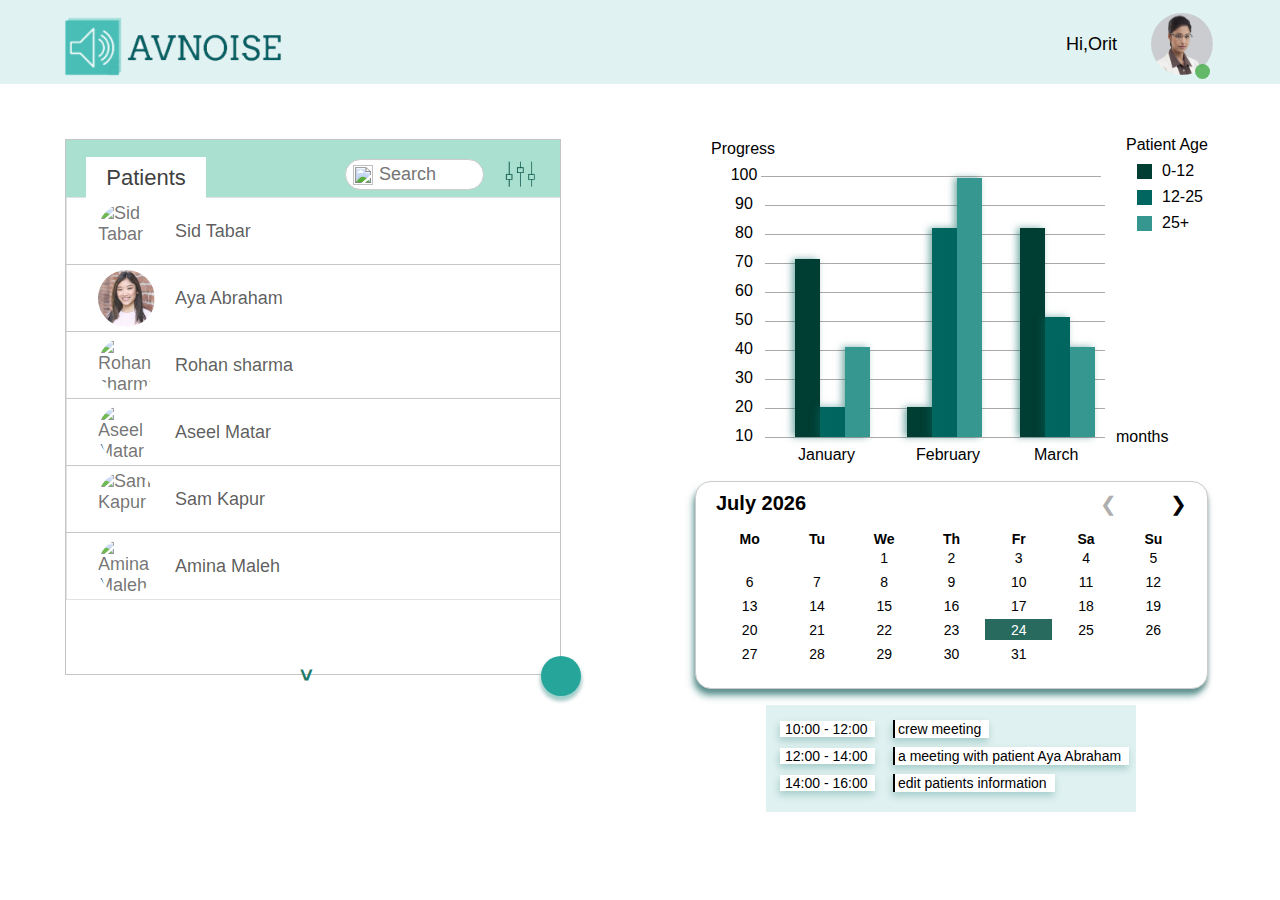
==== index.html @ b3bb9a15 "add a link to the other page using a" ====
<!DOCTYPE html>
<html lang="en">
<head>
	<meta charset="UTF-8">
<meta name="viewport" content="width=device-width, initial-scale=1.0">
  <title>test</title>
  <link rel="stylesheet" href="CSS/style.css" />
  <script src="JS/script.js" type="text/javascript"></script>
  <link rel="stylesheet" href="https://cdnjs.cloudflare.com/ajax/libs/font-awesome/6.5.2/css/all.min.css" integrity="sha512-SnH5WK+bZxgPHs44uWIX+LLJAJ9/2PkPKZ5QiAj6Ta86w+fsb2TkcmfRyVX3pBnMFcV7oQPJkl9QevSCWr3W6A==" crossorigin="anonymous" referrerpolicy="no-referrer" />


</head>

<body>
    
       <header>
        <div class="logo ">
            <img src="images/logo photo.png" alt="logo" >
         </div>
         <div class="profile">
            <div class="profile-text">Hi,Orit</div>
            <div class="profile-pic-wrapper">
			    <img src="images/profail pic.png" class="profile-pic">
            <span class="status-dot"></span>
         </div>
        </div>
       </header>
    <main>
		<section id="left_side">
       <div class="patients-container">
		<div class="white_back" id="white_back">
			<div class="title_green_box">
				<div class="pationes_title">Patients</div>
				<div class="search-bar">
					<img src="https://cdn2.iconfinder.com/data/icons/asic/50/.svg-5-1024.png">
					<input type="text" class="form-control" placeholder="Search">
				</div>
				<img src="images/edit-order-icon.png" class="change-order-icon">
			</div>
			<div id="patione" >
			<div id="result" ></div>
		    </div>
		</div>
		<div class="point-down-icon">&gt;</div>
		<a href="patione_form.html" >
		<i class="fas fa-plus icon"id="plus-cyrcle"></i>
	    </a>
	</div>
</section>
<section id="right_side">
	<div class="diagram-container">
		
		<div class="diagram">
			
			<div class="y-axis"></div>
			<div class="x-axis">
				<div class="results"></div>
				<div class="months"></div>
			</div>
			<div class="patient-age">
				<div class="age-container"></div>
			</div>
		</div>
	</div>

	<div class="calendar-container">
        <div class="calendar-header">
            <span class="month-year"></span>
            <span class="prev">&#10094;</span>
            <span class="next">&#10095;</span>
        </div>

		<div class="calendar-body">
            <div class="calendar-weekdays" id="weekday-header"></div>
            <div class="calendar-dates" id="calendar-dates"></div>
        </div>
	</div>
	<div class="activity_container">
		<div id="activity"></div>
	</div>
</section>
</main>
	 <footer>
		<i class="fa-solid fa-circle-question fa-xl"></i>
		<i class="fa-solid fa-gear fa-xl"></i>
	 </footer>
</body>
</html>
---- CSS/style.css ----
* {
    margin: 0;
    padding: 0;
}

header, main, footer, nav, aside, section, div  {
    display: block;
    font-family: Istok web, sans-serif;

}
  

@media screen and(min-width:768px){
   
   main {
    flex-direction: row;
    }

    .diagram-container {
        margin-left: 65px;
    }
}

header{
    display: flex;
    justify-content: space-between; 
    background-color:#E0F2F1;
    width: 100%;
    height: 84px;
}


body {
 
    font-family: 'Istok Web', sans-serif;
    background-color: white;
    min-height: 100vh;
    margin: 0;
  }
  
footer{
    margin-left: 65px;
    margin-top:-23px ;
}
footer i{
    width: 25px;
    height: 25px;
    margin-right: 6px;
    color: #598b83;
}

header .logo img {
    width:275.17px;
    height: 140px;
    flex-shrink: 0;
    top: -26px;
    left: 47px; 
    position: relative;
}



.profile {
    display: flex;
}

.profile-text {
    margin-right: 20px;
    font-size: 18px;
    font-family: Istok web, sans-serif;
    font-display: center;
    margin-right: 34px;
    top:34px;
    position: relative;
}

.profile-pic {
    width: 62px;
    height: 62px;
    border-radius: 50px;
    top:13px ;
    margin-right: 67px;
    position: relative;
}
.profile-pic-wrapper {
    position: relative;
    display: inline-block;
}
.status-dot {
    position: absolute;
    bottom: 5px;
    left:44px;
    width: 15px;
    height: 15px;
    background-color: #4CAF50 ; /* Green color to indicate online status */
    border-radius: 50%;
    opacity: 0.85;
}



main{
    display: flex;
    flex-wrap: wrap;
}

main #left_side{
    margin-right: 95px;
}


.patients-container {
    margin-right: 35px;
    left: 65px;
    flex-grow: 1;
    flex-basis: 200;
    position: relative;
}



.white_back{
    width: 496px;
    height: 536px;
    border-color:#004D40;
    border: 1px solid rgba(63, 63, 63, 0.3); 
    box-sizing: border-box;
    top:55px;
    font-family: Istok web, sans-serif;
    overflow: hidden;
    position: relative;
}

.title_green_box{
    width: 496px;
    height: 57px;
    background-color: rgba(170, 224, 208, 1);
    display: flex;
    position: relative;
}
.search-bar {
    display: flex;
    align-items: center;
    border: 1px solid #ccc;
    border-radius: 90px;
    padding-left:7px;
    background-color: #fff;
    width: 130px;
    height: 29px;
    left:159px;
    top:19px;
    position: relative;
}
.search-bar input {
    border: none;
    outline: none;
    box-shadow: none;
    background-color:#ffffff00;
    margin-left: 6px;
    flex-grow: 1;
    font-size: 18px;
    font-family: Istok web, sans-serif;

}

.search-bar img{
    width: 20px;
    height: 20px;
   
    color: #2E7067;
}

.change-order-icon{
    width: 46px;
    height: 36px;
    top: 16px;
    left: 173px;
    position: relative;
}

.point-down-icon {
    display: inline-block;
    transform: rotate(90deg);
    color: #1E7A6A;
    font-weight: bold;
    font-size:22px;
    top:42px;
    left: 235px;
    position: relative;
}


.pationes_title{
    background-color: #ffffff;
    width: 120px;
    height: 42px;
    font-size:22px;
    left: 20px;
    top: 17px;
    display: flex;
    justify-content: center;
    align-items: center;
    color: #3f3f3f ;
    position: relative;
}

#patione {
    display: flex;
    flex-direction: column;
    width: 100%; 
    padding: 0;
    margin: 0;
  }
  
   

  #patione img {
    width: 57px;
    height: 57px;
    opacity: 0.85;
    border-radius: 50%;
    margin-top: 5px;
    margin-bottom: 4px;
    margin-right: 20px;
    margin-left: 31px;
    position: relative;
  }

  #patione ul {
    list-style-type: none;
    padding-left:0px;
  }
  
  #patione li {
    border-color: #3f3f3f49;
    border: 1px solid rgba(63, 63, 63, 0.155); /* Adjust the opacity for less prominence */
    box-sizing: border-box;
    width: 496px;
 
    display: flex;
    margin-bottom: -1px;
    align-items: center;
    font-size: 18px;
    color: rgba(0, 0, 0, 0.65);
  }


#plus-cyrcle{
    width: 40px;
    height: 40px;
    border-radius: 50%;
    background-color:rgba(38, 166, 154, 1);
    box-shadow: 0px 4px 4px rgba(147, 211, 205, 0.9), 0px 4px 4px #00000040;
    top:10px;
    margin-left:476px ;
    display: flex;
    align-items: center;
    justify-content: center;
    font-size:20px ;
    color: #ffffff;
    position: relative;
}

main #right_side{
    position: relative;
}
.diagram-container{
    display: flex;
    flex-grow: 1;
    flex-basis: 200;
    padding-bottom:80px;
    top:90px;
    left:45px;
    position: relative;
    align-content: flex-end;
}
 .diagram {
    display: flex;
    align-content: flex-end;
    align-items: flex-end;
    height:300px; 
    width: 100%;
    margin: 0px;
    position: relative;
}

.y-axis {
    display: flex;
    flex-direction: column;
    align-items: center;
    margin-right: 0px;
}

.y-axis-number {
    text-align: center;
    margin-bottom: 11px;
}

.y-axis-line {
    display: flex;
    align-items: center;
    position: relative;
    left: 10px;
}

.y-axis-line::before {
    content: '';
    height: 1px;
    width: 340px;
    background: #ADA9A9;
    position: absolute;
    margin-left:30px;
    top:10px;
}

.y-title {
    align-items: center;
    left: 20px;
    padding-bottom: 8px;
    width: 86px;
    height: 18px;
    font-size: 16px;
    color: #000;
    position: relative;
}

.x-axis {
  
    display: flex;
    flex-direction: column;
    font-size: 16px;
     position:relative;
    
    color: black;
}

.months {
    display: flex;
    justify-content:space-evenly;
    margin-top: 9px;
    position: relative;
    
}

.month {
    width: 70px;
    height: 19px;
    justify-content:space-evenly;
    align-items: center;
    font-size: 16px;
    font-family: Istok web, sans-serif;
    left: -27px;
    top:-9px;
    position: relative;
}

.results {
    width: 375px;
    display: flex;
    justify-content:space-evenly;
    align-items: flex-end;
    padding-left: 27px;
   
}

.month-results {
    display: flex;
    flex-direction: row;
    align-items: flex-end;
    justify-content: center;
    left: -47px;
    top:-9px;
    position: relative;
}

.result {
    width: 25px;
    display: flex;
    align-items: flex-end;
    justify-content: center;
    position: relative;
    max-height:340px;
    overflow: hidden;
    box-shadow: -3px 0 7px #00665f83;
}

.result::after {
    content: attr(data-value);
    position: relative;
    font-size: 12px;
}

.x-title {
    width: 86px;
    height: 18px;
    font-size: 16px;
    left: 425px;
    top:-28px;
    color: #000;
    position: relative;
}

.patient-age {
    
    top:-46px;
    left:435px;
    width: 96px;
    position: absolute;
}

.age-container {
    display: flex;
    align-items: center;
    margin-top: 8px; 
    margin-left: 11px;
}

.age-box {
    width: 15px;
    height: 15px;
    margin-right: 10px; 
}

.text-age {
    font-size: 16px; 
    color: #000;
}



.calendar-container {    
    top:17px;
    left: 49px;
    width: 471px;
    height: 176px;
    padding: 20px;
    padding-top: 10.498px;
    flex-shrink: 0;
    border-radius: 16px;
    border: 1px ridge #cbcbcb;
    background-color: rgb(255, 255, 255);
    box-shadow: -2px 7px 7px #00665f83, 0px 4px 4px #00000040;
    overflow: hidden; /* Prevents overflow */
    
    position: relative;
}

.calendar-header {
    display: flex;
    justify-content: space-between;
    font-size: 20px;
    margin-bottom: 15px;
    position: relative;
}

.prev{
    margin-left: 384.42px;
    color: #AFAFAF;
    position: absolute;
}

.prev, .next {
    cursor: pointer;
}

.calendar-body {
    display: flex;
    flex-direction: column;
}

.calendar-weekdays {
    display: flex;
    justify-content: space-between;
    font-weight: bold;
    margin-bottom: 0px;
    font-size: 14px;
}

.calendar-weekdays div {
    width: calc(100% / 7);
    text-align: center;
}

.calendar-dates {
    display: flex;
    flex-wrap: wrap;
    height: calc(100% - 50px); 
    font-size: 14px;
}

.current-date {
    background-color: #296A5F;
    color: #fff;
}
.month-year{
    font-size: 20px;
    font-weight: bold;
}


.date-cell, .empty-cell {
    width: calc(100% / 7); 
    height: 21px;
    display: flex;
    justify-content: center;
    align-items: center;
    margin-bottom: 3px;
}

.date-cell {
    cursor: pointer;
}

.date-cell:hover {
    background-color: #e0e0e0;
}



.activity_container{
    width:370px;
    height: 107px;
    border: 0px;
    background-color: #DFF1F0;
    display: flex;
    justify-content: center;
    top: 33px;
    left: 120px;
    margin-bottom: 43px;

    position: relative;
}

#activity {
    display: flex;
    flex-direction: column;
    width: 100%; 
    left:14px ;
    top:15px;
    bottom: 15px;
    padding: 0;
    margin: 0;
    position: relative;
  }

.time_text{
    width: 90px;
    background-color: white;
    justify-content: center;
    box-shadow: -1px 4px 7px hsla(176, 100%, 20%, 0.25);
    align-items: center;
    font-size:14px;
    color: #000;
    margin-right: 18px;
    
    padding-left: 5px;
 

}

.active_text{
    max-width: 240px;

    background-color: white;
    padding: 1px;
    padding-left: 3px;
    padding-right: 8px;
    border-left: 2px solid rgb(0, 0, 0);
    box-shadow: -1px 4px 7px hsla(176, 100%, 20%, 0.25);
    font-size: 14px;
}

   
  #activity ul {
    list-style-type: none;


    
  }
  
  #activity li {
    display: flex;  
    align-items: center; 
 
    margin-bottom: 9px;
}

.mb-3 .red_start{
    color: #F55549;
    margin-top: -8px;
    margin-left: 3px;
    position: absolute;
    font-size: 16px;
}
.mb-3 label{
    font-size: 16px;
    margin-left: 12px;
    margin-top: 0px;
    color: #004D40;
}
.mb-3 input {
    margin-left: 10px;
    margin-top: -5px;   
    width: 133px;
    height: 35px;
    border: 1px solid #bfbfbfd0; 
}
.mb-3 #id{
    width: 185px;
}

#group_form_div{
    display: flex;
    flex-direction: row;
    justify-content: space-between;
    
}

.mb-3 {
    margin-right: 32px;
  }

  .mb-3 select {
    width: 133px;
    height: 35px;
    border: 1px solid #bfbfbfd0;
    font-size: 16px;
    margin-top: -5px;
  }

  .mb-3 #email{
    width:358px;
    height: 32px;
  }
  .mb-3 #Address{
    margin-bottom: 15px;
    position: relative;
  }


form {
    display: flex;
    flex-wrap: wrap;
}


#check{
    width: 20px;
    height: 20px;
    border: 3px solid #598B83;
    margin-right: 10px;
    vertical-align: middle;
    margin-bottom: 5PX;
    color: #598B83;

}

#pinfo{
    display: inline-flex; 
    align-items: center;
    font-size: 18px;
    font-weight: bold;

    color: #598B83;
}

#form_right{
margin-right: 132px;
margin-left: 0px;
}


#buttones{
    width: 358px;
}

#form_right{
    margin-left: 55px;
}

#form_right h3{
    font-size: 16px;
    color: #004D40;
    margin-top: 6px;
    width: 591px;
    max-height: 57px;
}

#optient_radio_cyrcle {
    color: #004D40;
    font-weight: 14px;
    width: 14px;
    height: 14px;
    vertical-align: middle;

}

#optient_radio{
    color: #004D40;
    font-size: 16px;
    width: 349px;
    height: 22px;
    display: inline-flex; 

}

div #optien-5-1{
    margin-bottom: 30px;
}


div #optien-5-2{
    margin-bottom: 0px;
}


div #optien-1 ,#optien-2, #optien-3, #optien-4{
    margin-bottom: 3px;
}

.file-conainer {
    border: 1px solid rgba(44, 102, 93, 0.6);
    border-radius: 6px;
    left: -15px;
    top: -30px;
    width: 569px;
    height: 134px;
    position: relative;
}

.file-header {
    display: flex;
    justify-content: space-between;
    align-items: center;
    padding-bottom: 0.5rem;
}
.file-header #title{
    font-size: 16px;
    color: #2C665D;
    font-weight: bold;
    width: 98px;
    height: 24px;
    align-items: center;
    padding:1px;
    margin-left: 8px;
   position: relative;
}
.file-header div{
    margin-right: 10px;
    margin-top:12px ;
}
.file-body{
    display: flex;
    justify-content: center;
    align-items: center;
}
.file-body i {
   width: 23.96px;
   height: 24.01px;
   color: rgba(44, 102, 93, 0.6);
   font-size: 15px;
   top: 10px;
   position: relative;
}
.icon {
    font-size: 17px;
    color: #2C665D;
}

.btn-done {
    background-color: #2e7d32;
    color:  #1E7A6A;
}

.buttons-done-cancel{
    
    left: 75px;
    top: 674px;
    width: 558px;
    position: absolute;
}
.buttons-done-cancel button{
    width: 110px;
    height: 45px;
    padding: 0px;
    margin-right:132px;
    color: #ffffff;
    background-color: #3C7641;
    font-weight: bold;
    font-size: 20px;
    padding: 3px;
    box-shadow: -1px 4px 7px #ADD2CF;

}

.buttons-done-cancel #done-button:hover{
    color: #ffffff;
    background-color: #70ca78;
}
.buttons-done-cancel  #cancel-button{
    color: #3BA295;
    background-color: #ffffff;
    border: 1px solid #D0D0D0;
}

 #form_left{
 position: absolute;
 left: 64px;
 top:175px
}


 #form_right{
    position: absolute;
    left:477px;
    top:172px
}

#page2{
    position: relative;
    top:687px;
}


.name-container {
    display: flex;
    align-items: center;
}

.name-circle {
    width: 57px;
    height: 57px;
    opacity: 0.85;
    border-radius: 50%;
    margin-top: 5px;
    margin-bottom: 4px;
    margin-right: 20px;
    margin-left: 31px;
    background-color: #296A5F;
    color: white;
    display: flex;
    align-items: center;
    justify-content: center;
    font-size: 20px;
    font-weight: bold;
    margin-right: 10px;
}

.name-text {
    vertical-align: middle;
    border-color: #3f3f3f49;
    margin-left: 12px;
    font-size: 18px;
    color: rgba(0, 0, 0, 0.65);
}
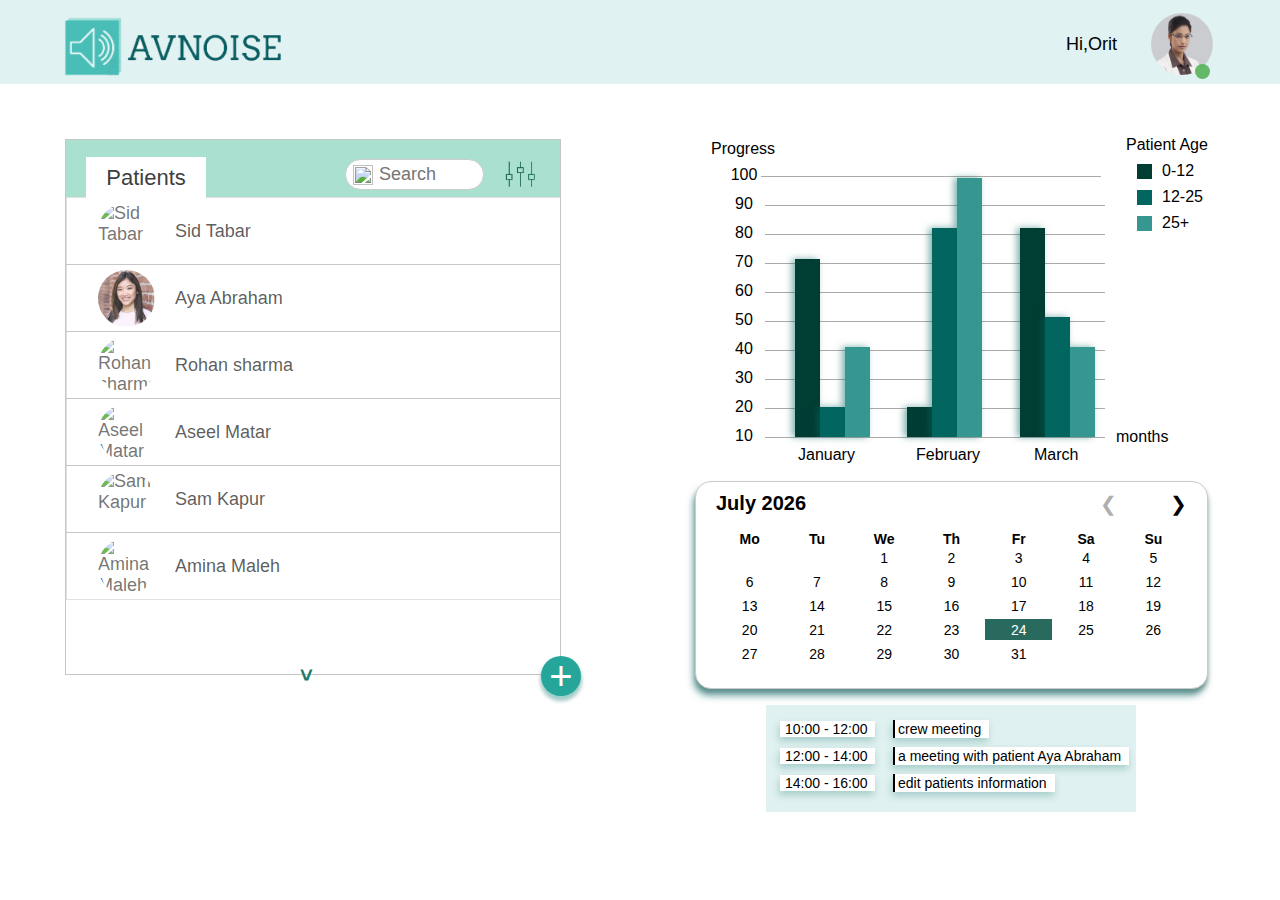
==== commit 59dfde8e: "WIP" ====
--- a/index.html
+++ b/index.html
@@ -37,14 +37,10 @@
 				</div>
 				<img src="images/edit-order-icon.png" class="change-order-icon">
 			</div>
-			<div id="patione" >
-			<div id="result" ></div>
-		    </div>
+			<div id="patione" ></div>
 		</div>
 		<div class="point-down-icon">&gt;</div>
-		<a href="patione_form.html" >
-		<i class="fas fa-plus icon"id="plus-cyrcle"></i>
-	    </a>
+		<div id="plus-cyrcle">+</div>
 	</div>
 </section>
 <section id="right_side">
@@ -62,14 +58,12 @@
 			</div>
 		</div>
 	</div>
-
 	<div class="calendar-container">
         <div class="calendar-header">
             <span class="month-year"></span>
             <span class="prev">&#10094;</span>
             <span class="next">&#10095;</span>
         </div>
-
 		<div class="calendar-body">
             <div class="calendar-weekdays" id="weekday-header"></div>
             <div class="calendar-dates" id="calendar-dates"></div>
@@ -85,10 +79,4 @@
 		<i class="fa-solid fa-gear fa-xl"></i>
 	 </footer>
 </body>
-</html>
-
-
-
-
-
-
+</html>--- a/CSS/style.css
+++ b/CSS/style.css
@@ -41,7 +41,6 @@
   
 footer{
     margin-left: 65px;
-    margin-top:-23px ;
 }
 footer i{
     width: 25px;
@@ -124,7 +123,7 @@
     width: 496px;
     height: 536px;
     border-color:#004D40;
-    border: 1px solid rgba(63, 63, 63, 0.3); 
+    border: 1px solid rgba(63, 63, 63, 0.3); /* Adjust the opacity for less prominence */
     box-sizing: border-box;
     top:55px;
     font-family: Istok web, sans-serif;
@@ -257,7 +256,7 @@
     display: flex;
     align-items: center;
     justify-content: center;
-    font-size:20px ;
+    font-size:40px ;
     color: #ffffff;
     position: relative;
 }
@@ -580,277 +579,239 @@
   }
   
   #activity li {
-    display: flex;  
-    align-items: center; 
+    display: flex;  /* Use flexbox to arrange time_text and active_text in a row */
+    align-items: center;  /* Vertically align items */
  
     margin-bottom: 9px;
 }
-
-.mb-3 .red_start{
-    color: #F55549;
-    margin-top: -8px;
-    margin-left: 3px;
+a {
+    text-decoration:none;
+}
+.wrapper{
+    margin-bottom: 30px;
+    height: 100%;
+    width: 100%;
+}
+.information {
+    display: flex;
+    flex-direction: column;
+    margin-top: 38px;
+}
+.patient-info {
+    display: flex;
+    flex-direction: column;
+    margin-left: 80px;
+}
+.patient-info img {
+    height: 143px;
+    width: 143px;
+    border-radius: 50%;
+    overflow: hidden;
+    box-sizing: border-box;
+    border: 4px solid #296A5F;
+}
+.patient-details {
+    display: flex; 
+    align-items:flex-start; 
+    
+}
+
+.patient-details img {
+    height: 143px;
+    width: 143px;
+    border-radius: 50%;
+    overflow: hidden;
+    box-sizing: border-box;
+    border: 4px solid #296A5F;
+}
+.ayaInfo {
+    flex: 1; 
+    margin-top: 43px;
+    margin-left: 15px;
+}
+.ayaInfo h2 {
+    color: #296A5F;
+    font-weight: bold;
+    font-size: 22px;
+}
+.ayaInfo p ,.personal-info p {
+    color: #333333;
+    font-size: 19px;
+    margin-top: 5px;
+}
+#age ,#adhd-stage ,#id ,#hmo ,#email ,#phone ,#address {
+    color:#575757;
+}
+.edit-patient{
+    display: flex; 
+}
+.material-icons {
+    color:#296A5F;
+    font-size: 28px;
+    margin-left: 15px;
+}
+#trash-icon {
+    color:#296A5F;
+    font-size: 20px;
+    margin-left: 6px;
+    padding-top: 4px;
+}
+.material-icons:hover ,#trash-icon:hover {
+    color: rgb(6, 60, 52); 
+    cursor: pointer;
+}
+#contact-patient {
+    margin-top: 66px;
+    margin-left: 30px;
+    height:40px;
+    width: 166px;
+    background-color: white;
+    color: #959595;
+    border: 1px solid #959595; 
+    border-radius: 6px;
+    font-weight: bold;
+    font-size: 15px;
+}
+#contact-patient:hover {
+    background-color: #adc3bf;
+    color: #0b4b40;
+    font-size: 16px;
+    border-color: #296A5F;
+    box-shadow: 0 12px 16px 0 rgba(46, 75, 75, 0.19), 0 17px 50px 0 rgba(67, 148, 147, 0.19);
+    cursor: pointer;
+}
+.personal-info {
+    margin-top: 20px;
+}
+.personal-info h3 ,.treatment-info h2 ,.Dailyactivity h2{
+    color: #2D8084;
+    font-weight: bold;
+}
+.info-line {
+    display: flex; 
+    align-items: flex-start;
+    flex-direction: row;
+    gap: 10px;
+}
+.treatment-info {
+    margin-top: 40px;
+    margin-left: 65px;
+    width: 597px;
+    height:300px;
+}
+.treatment-info ,.Dailyactivity {
+    border: 1px solid #CBCBCB;
+    box-shadow: rgba(117, 153, 154, 0.25) 0px 10px 20px, rgba(68, 113, 119, 0.3) 0px 6px 6px;
+}
+.treatment-info:hover,.Dailyactivity:hover {
+    box-shadow: rgb(39, 73, 70) 0px 20px 30px -10px;
+}
+.treatment-info h2 {
+    background:white;
     position: absolute;
-    font-size: 16px;
-}
-.mb-3 label{
-    font-size: 16px;
-    margin-left: 12px;
-    margin-top: 0px;
+    top:440px;
+    left: 81px;
+    font-size: 22px;
+}
+.methods {
+    margin-left: 15px;
+    margin-top: 35px;
+    font-size: 18px;
+}
+.methods h3 {
+    color: #4EAFB5;
+    font-weight: bold;
+}
+.methods ul {
+    list-style-type: none;
+    color: #333333;
+}
+.methods  ul li {
+    margin-top: 5px;
+}
+#editIcon {
+    position: absolute;
+    top: 461px;
+    left: 615px;
+}
+.improvement {
+    position: absolute;
+    top: 577px;
+    left: 521px;
+    display: flex;
+    flex-direction: column;
+    align-items: center;
+    color: #7AAB99;
+}
+.Dailyactivity {
+    height: 637px;
+    width: 519px;
+    margin-left: 32px;
+    margin-top: 32px;
+}
+.Dailyactivity h2 {
+    background:white;
+    position: absolute;
+    top: 105px;
+    left: 725px;
+    font-size: 22px;
+}
+.activity-Icons {
+    margin-top: 55.531px;
+    margin-left: 110px;
+    display: flex; 
+    flex-direction: row;
+    gap: 5px; 
+}
+.activity-Icons i {
+    margin-left: 15px;
+    color: #A8C2BE;
+    font-size: 35px;
+}
+.activity-Icons i:hover {
     color: #004D40;
-}
-.mb-3 input {
-    margin-left: 10px;
-    margin-top: -5px;   
-    width: 133px;
+    cursor: pointer;
+}
+.activity-Icons img {
+    width: 35px;
     height: 35px;
-    border: 1px solid #bfbfbfd0; 
-}
-.mb-3 #id{
-    width: 185px;
-}
-
-#group_form_div{
-    display: flex;
-    flex-direction: row;
-    justify-content: space-between;
-    
-}
-
-.mb-3 {
-    margin-right: 32px;
-  }
-
-  .mb-3 select {
-    width: 133px;
-    height: 35px;
-    border: 1px solid #bfbfbfd0;
-    font-size: 16px;
-    margin-top: -5px;
-  }
-
-  .mb-3 #email{
-    width:358px;
-    height: 32px;
-  }
-  .mb-3 #Address{
-    margin-bottom: 15px;
-    position: relative;
-  }
-
-
-form {
+    margin-left: 15px;;
+}
+#meditationIcon:hover {
+   content: url("../images/self_improvement_icon_green.png");
+   cursor: pointer;
+}
+#WalkingIcon:hover {
+    content: url("../images/walking_icon_green.png");
+    cursor: pointer;
+}
+.patient-calendar-container {    
+    top: 30px;
+    left: 27px;
+    width: 435.02px;
+    height: 238.31px;
+    padding: 10px;
+    padding-top: 10.498px;
+    flex-shrink: 0;
+    border-radius: 16px;
+    border: 1px ridge #cbcbcb;
+    background-color: rgb(255, 255, 255);
+    overflow: hidden; 
+    position: relative;
+}
+.patient-calendar-container .calendar-header {
+    margin-top: 14.811px;
+    margin-right: 15px;
+    font-size: 24px;
+    margin-left: 5px;
+}
+.patient-calendar-container .calendar-dates {
     display: flex;
     flex-wrap: wrap;
-}
-
-
-#check{
-    width: 20px;
-    height: 20px;
-    border: 3px solid #598B83;
-    margin-right: 10px;
-    vertical-align: middle;
-    margin-bottom: 5PX;
-    color: #598B83;
-
-}
-
-#pinfo{
-    display: inline-flex; 
-    align-items: center;
-    font-size: 18px;
-    font-weight: bold;
-
-    color: #598B83;
-}
-
-#form_right{
-margin-right: 132px;
-margin-left: 0px;
-}
-
-
-#buttones{
-    width: 358px;
-}
-
-#form_right{
-    margin-left: 55px;
-}
-
-#form_right h3{
-    font-size: 16px;
-    color: #004D40;
-    margin-top: 6px;
-    width: 591px;
-    max-height: 57px;
-}
-
-#optient_radio_cyrcle {
-    color: #004D40;
-    font-weight: 14px;
-    width: 14px;
-    height: 14px;
-    vertical-align: middle;
-
-}
-
-#optient_radio{
-    color: #004D40;
-    font-size: 16px;
-    width: 349px;
-    height: 22px;
-    display: inline-flex; 
-
-}
-
-div #optien-5-1{
-    margin-bottom: 30px;
-}
-
-
-div #optien-5-2{
-    margin-bottom: 0px;
-}
-
-
-div #optien-1 ,#optien-2, #optien-3, #optien-4{
-    margin-bottom: 3px;
-}
-
-.file-conainer {
-    border: 1px solid rgba(44, 102, 93, 0.6);
-    border-radius: 6px;
-    left: -15px;
-    top: -30px;
-    width: 569px;
-    height: 134px;
-    position: relative;
-}
-
-.file-header {
-    display: flex;
-    justify-content: space-between;
-    align-items: center;
-    padding-bottom: 0.5rem;
-}
-.file-header #title{
-    font-size: 16px;
-    color: #2C665D;
-    font-weight: bold;
-    width: 98px;
-    height: 24px;
-    align-items: center;
-    padding:1px;
-    margin-left: 8px;
-   position: relative;
-}
-.file-header div{
-    margin-right: 10px;
-    margin-top:12px ;
-}
-.file-body{
-    display: flex;
-    justify-content: center;
-    align-items: center;
-}
-.file-body i {
-   width: 23.96px;
-   height: 24.01px;
-   color: rgba(44, 102, 93, 0.6);
-   font-size: 15px;
-   top: 10px;
-   position: relative;
-}
-.icon {
-    font-size: 17px;
-    color: #2C665D;
-}
-
-.btn-done {
-    background-color: #2e7d32;
-    color:  #1E7A6A;
-}
-
-.buttons-done-cancel{
-    
-    left: 75px;
-    top: 674px;
-    width: 558px;
-    position: absolute;
-}
-.buttons-done-cancel button{
-    width: 110px;
-    height: 45px;
-    padding: 0px;
-    margin-right:132px;
-    color: #ffffff;
-    background-color: #3C7641;
-    font-weight: bold;
-    font-size: 20px;
-    padding: 3px;
-    box-shadow: -1px 4px 7px #ADD2CF;
-
-}
-
-.buttons-done-cancel #done-button:hover{
-    color: #ffffff;
-    background-color: #70ca78;
-}
-.buttons-done-cancel  #cancel-button{
-    color: #3BA295;
-    background-color: #ffffff;
-    border: 1px solid #D0D0D0;
-}
-
- #form_left{
- position: absolute;
- left: 64px;
- top:175px
-}
-
-
- #form_right{
-    position: absolute;
-    left:477px;
-    top:172px
-}
-
-#page2{
-    position: relative;
-    top:687px;
-}
-
-
-.name-container {
-    display: flex;
-    align-items: center;
-}
-
-.name-circle {
-    width: 57px;
-    height: 57px;
-    opacity: 0.85;
-    border-radius: 50%;
-    margin-top: 5px;
-    margin-bottom: 4px;
-    margin-right: 20px;
-    margin-left: 31px;
-    background-color: #296A5F;
-    color: white;
-    display: flex;
-    align-items: center;
-    justify-content: center;
-    font-size: 20px;
-    font-weight: bold;
-    margin-right: 10px;
-}
-
-.name-text {
-    vertical-align: middle;
-    border-color: #3f3f3f49;
-    margin-left: 12px;
-    font-size: 18px;
-    color: rgba(0, 0, 0, 0.65);
-}
+    margin-top: 10px;
+    height: 147.235px;
+    font-size: 14px;
+}
+.patient-calendar-container .prev {
+    margin-left: 345.42px;
+}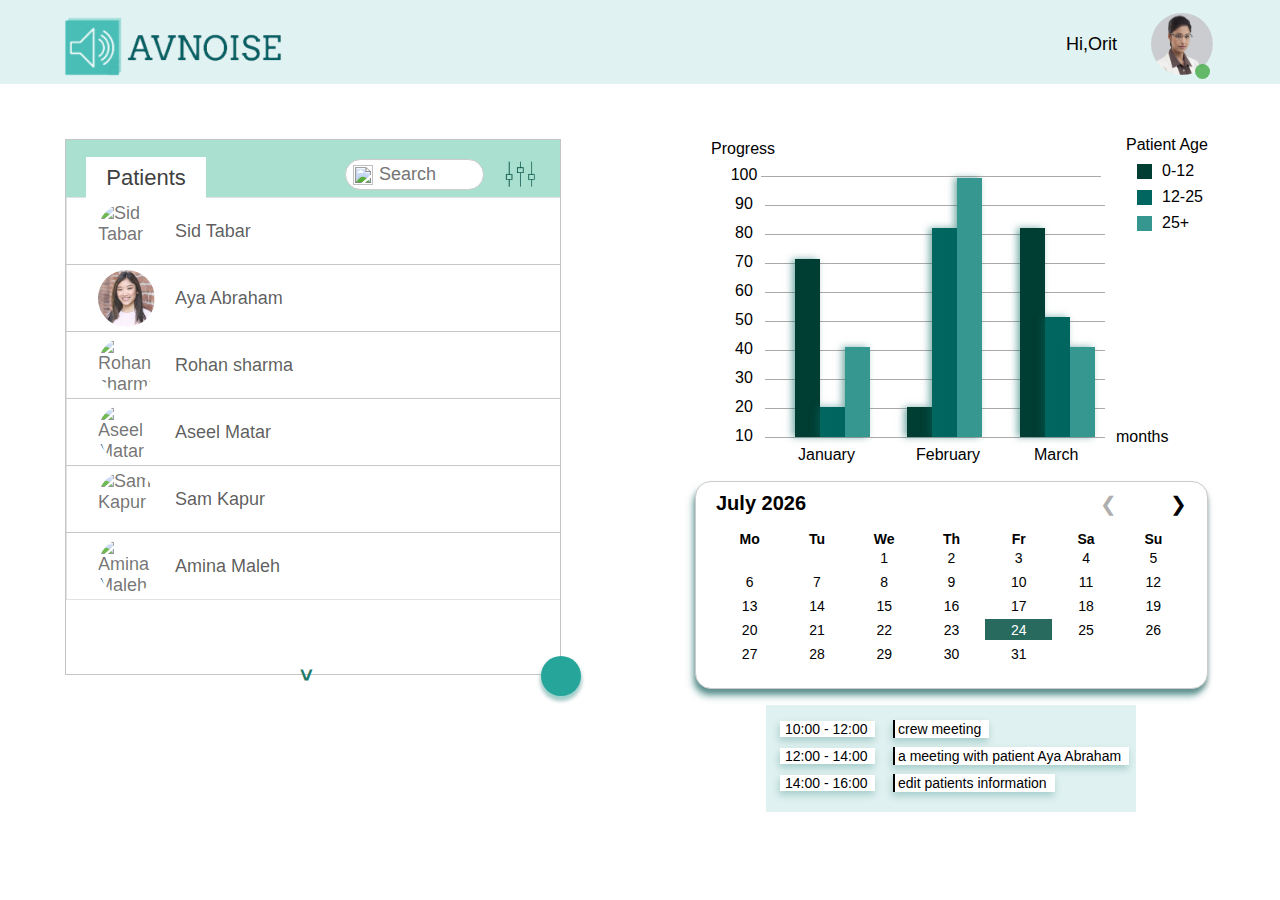
==== commit 8fe845e8: "Merge branch 'adan'" ====
--- a/index.html
+++ b/index.html
@@ -1,30 +1,33 @@
 <!DOCTYPE html>
 <html lang="en">
-<head>
-	<meta charset="UTF-8">
-<meta name="viewport" content="width=device-width, initial-scale=1.0">
-  <title>test</title>
-  <link rel="stylesheet" href="CSS/style.css" />
-  <script src="JS/script.js" type="text/javascript"></script>
-  <link rel="stylesheet" href="https://cdnjs.cloudflare.com/ajax/libs/font-awesome/6.5.2/css/all.min.css" integrity="sha512-SnH5WK+bZxgPHs44uWIX+LLJAJ9/2PkPKZ5QiAj6Ta86w+fsb2TkcmfRyVX3pBnMFcV7oQPJkl9QevSCWr3W6A==" crossorigin="anonymous" referrerpolicy="no-referrer" />
+  <head>
+    <meta charset="UTF-8" />
+    <meta name="viewport" content="width=device-width, initial-scale=1.0" />
+    <title>test</title>
+    <link rel="stylesheet" href="CSS/style.css" />
+    <script src="JS/script.js" type="text/javascript"></script>
+    <link
+      rel="stylesheet"
+      href="https://cdnjs.cloudflare.com/ajax/libs/font-awesome/6.5.2/css/all.min.css"
+      integrity="sha512-SnH5WK+bZxgPHs44uWIX+LLJAJ9/2PkPKZ5QiAj6Ta86w+fsb2TkcmfRyVX3pBnMFcV7oQPJkl9QevSCWr3W6A=="
+      crossorigin="anonymous"
+      referrerpolicy="no-referrer"
+    />
+  </head>
 
-
-</head>
-
-<body>
-    
-       <header>
-        <div class="logo ">
-            <img src="images/logo photo.png" alt="logo" >
-         </div>
-         <div class="profile">
-            <div class="profile-text">Hi,Orit</div>
-            <div class="profile-pic-wrapper">
-			    <img src="images/profail pic.png" class="profile-pic">
-            <span class="status-dot"></span>
-         </div>
+  <body>
+    <header>
+      <div class="logo">
+        <img src="images/logo photo.png" alt="logo" />
+      </div>
+      <div class="profile">
+        <div class="profile-text">Hi,Orit</div>
+        <div class="profile-pic-wrapper">
+          <img src="images/profail pic.png" class="profile-pic" />
+          <span class="status-dot"></span>
         </div>
-       </header>
+      </div>
+    </header>
     <main>
 		<section id="left_side">
        <div class="patients-container">
@@ -37,10 +40,14 @@
 				</div>
 				<img src="images/edit-order-icon.png" class="change-order-icon">
 			</div>
-			<div id="patione" ></div>
+			<div id="patione" >
+			<div id="result" ></div>
+		    </div>
 		</div>
 		<div class="point-down-icon">&gt;</div>
-		<div id="plus-cyrcle">+</div>
+		<a href="patione_form.html" >
+		<i class="fas fa-plus icon"id="plus-cyrcle"></i>
+	    </a>
 	</div>
 </section>
 <section id="right_side">
@@ -58,18 +65,21 @@
 			</div>
 		</div>
 	</div>
+
 	<div class="calendar-container">
         <div class="calendar-header">
             <span class="month-year"></span>
             <span class="prev">&#10094;</span>
             <span class="next">&#10095;</span>
-        </div>
-		<div class="calendar-body">
+          </div>
+          <div class="calendar-body">
             <div class="calendar-weekdays" id="weekday-header"></div>
             <div class="calendar-dates" id="calendar-dates"></div>
+          </div>
         </div>
 	</div>
 	<div class="activity_container">
+		<i class="fa-solid fa-pen"></i>
 		<div id="activity"></div>
 	</div>
 </section>
@@ -79,4 +89,4 @@
 		<i class="fa-solid fa-gear fa-xl"></i>
 	 </footer>
 </body>
-</html>+</html>
--- a/CSS/style.css
+++ b/CSS/style.css
@@ -1,35 +1,36 @@
-
 * {
-    margin: 0;
-    padding: 0;
-}
-
-header, main, footer, nav, aside, section, div  {
-    display: block;
-    font-family: Istok web, sans-serif;
-
-}
-  
-
-@media screen and(min-width:768px){
-   
-   main {
+  margin: 0;
+  padding: 0;
+}
+
+header,
+main,
+footer,
+nav,
+aside,
+section,
+div {
+  display: block;
+  font-family: Istok web, sans-serif;
+}
+
+@media screen and(min-width:768px) {
+  main {
     flex-direction: row;
-    }
-
-    .diagram-container {
-        margin-left: 65px;
-    }
-}
-
-header{
-    display: flex;
-    justify-content: space-between; 
-    background-color:#E0F2F1;
-    width: 100%;
-    height: 84px;
-}
-
+  }
+
+  .diagram-container {
+    margin-left: 65px;
+  }
+}
+
+header {
+  display: flex;
+  justify-content: space-between;
+  background-color: #e0f2f1;
+  width: 100%;
+  height: 84px;
+}
 
 body {
  
@@ -41,80 +42,77 @@
   
 footer{
     margin-left: 65px;
-}
-footer i{
-    width: 25px;
-    height: 25px;
-    margin-right: 6px;
-    color: #598b83;
+    margin-top:-23px ;
+}
+
+footer i {
+  width: 25px;
+  height: 25px;
+  margin-right: 6px;
+  color: #598b83;
 }
 
 header .logo img {
-    width:275.17px;
-    height: 140px;
-    flex-shrink: 0;
-    top: -26px;
-    left: 47px; 
-    position: relative;
-}
-
-
+  width: 275.17px;
+  height: 140px;
+  flex-shrink: 0;
+  top: -26px;
+  left: 47px;
+  position: relative;
+}
 
 .profile {
-    display: flex;
+  display: flex;
 }
 
 .profile-text {
-    margin-right: 20px;
-    font-size: 18px;
-    font-family: Istok web, sans-serif;
-    font-display: center;
-    margin-right: 34px;
-    top:34px;
-    position: relative;
+  margin-right: 20px;
+  font-size: 18px;
+  font-family: Istok web, sans-serif;
+  font-display: center;
+  margin-right: 34px;
+  top: 34px;
+  position: relative;
 }
 
 .profile-pic {
-    width: 62px;
-    height: 62px;
-    border-radius: 50px;
-    top:13px ;
-    margin-right: 67px;
-    position: relative;
+  width: 62px;
+  height: 62px;
+  border-radius: 50px;
+  top: 13px;
+  margin-right: 67px;
+  position: relative;
 }
 .profile-pic-wrapper {
-    position: relative;
-    display: inline-block;
+  position: relative;
+  display: inline-block;
 }
 .status-dot {
-    position: absolute;
-    bottom: 5px;
-    left:44px;
-    width: 15px;
-    height: 15px;
-    background-color: #4CAF50 ; /* Green color to indicate online status */
-    border-radius: 50%;
-    opacity: 0.85;
-}
-
-
-
-main{
-    display: flex;
-    flex-wrap: wrap;
-}
-
-main #left_side{
-    margin-right: 95px;
-}
-
+  position: absolute;
+  bottom: 5px;
+  left: 44px;
+  width: 15px;
+  height: 15px;
+  background-color: #4caf50; /* Green color to indicate online status */
+  border-radius: 50%;
+  opacity: 0.85;
+}
+
+main {
+  display: flex;
+  flex-wrap: wrap;
+}
+
+main #left_side {
+  margin-right: 95px;
+}
 
 .patients-container {
-    margin-right: 35px;
-    left: 65px;
-    flex-grow: 1;
-    flex-basis: 200;
-    position: relative;
+  margin-right: 35px;
+  left: 65px;
+  flex-grow: 1;
+  flex-basis: 200;
+  position: relative;
 }
 
 
@@ -123,7 +121,7 @@
     width: 496px;
     height: 536px;
     border-color:#004D40;
-    border: 1px solid rgba(63, 63, 63, 0.3); /* Adjust the opacity for less prominence */
+    border: 1px solid rgba(63, 63, 63, 0.3); 
     box-sizing: border-box;
     top:55px;
     font-family: Istok web, sans-serif;
@@ -131,77 +129,75 @@
     position: relative;
 }
 
-.title_green_box{
-    width: 496px;
-    height: 57px;
-    background-color: rgba(170, 224, 208, 1);
-    display: flex;
-    position: relative;
+.title_green_box {
+  width: 496px;
+  height: 57px;
+  background-color: rgba(170, 224, 208, 1);
+  display: flex;
+  position: relative;
 }
 .search-bar {
-    display: flex;
-    align-items: center;
-    border: 1px solid #ccc;
-    border-radius: 90px;
-    padding-left:7px;
-    background-color: #fff;
-    width: 130px;
-    height: 29px;
-    left:159px;
-    top:19px;
-    position: relative;
+  display: flex;
+  align-items: center;
+  border: 1px solid #ccc;
+  border-radius: 90px;
+  padding-left: 7px;
+  background-color: #fff;
+  width: 130px;
+  height: 29px;
+  left: 159px;
+  top: 19px;
+  position: relative;
 }
 .search-bar input {
-    border: none;
-    outline: none;
-    box-shadow: none;
-    background-color:#ffffff00;
-    margin-left: 6px;
-    flex-grow: 1;
-    font-size: 18px;
-    font-family: Istok web, sans-serif;
-
-}
-
-.search-bar img{
-    width: 20px;
-    height: 20px;
-   
-    color: #2E7067;
-}
-
-.change-order-icon{
-    width: 46px;
-    height: 36px;
-    top: 16px;
-    left: 173px;
-    position: relative;
+  border: none;
+  outline: none;
+  box-shadow: none;
+  background-color: #ffffff00;
+  margin-left: 6px;
+  flex-grow: 1;
+  font-size: 18px;
+  font-family: Istok web, sans-serif;
+}
+
+.search-bar img {
+  width: 20px;
+  height: 20px;
+
+  color: #2e7067;
+}
+
+.change-order-icon {
+  width: 46px;
+  height: 36px;
+  top: 16px;
+  left: 173px;
+  position: relative;
 }
 
 .point-down-icon {
-    display: inline-block;
-    transform: rotate(90deg);
-    color: #1E7A6A;
-    font-weight: bold;
-    font-size:22px;
-    top:42px;
-    left: 235px;
-    position: relative;
-}
-
-
-.pationes_title{
-    background-color: #ffffff;
-    width: 120px;
-    height: 42px;
-    font-size:22px;
-    left: 20px;
-    top: 17px;
-    display: flex;
-    justify-content: center;
-    align-items: center;
-    color: #3f3f3f ;
-    position: relative;
+  display: inline-block;
+  transform: rotate(90deg);
+  color: #1e7a6a;
+  font-weight: bold;
+  font-size: 22px;
+  top: 42px;
+  left: 235px;
+  position: relative;
+}
+
+.pationes_title {
+  background-color: #ffffff;
+  width: 120px;
+  height: 42px;
+  font-size: 22px;
+  left: 20px;
+  top: 17px;
+  display: flex;
+  justify-content: center;
+  align-items: center;
+  color: #3f3f3f;
+  position: relative;
 }
 
 #patione {
@@ -256,562 +252,893 @@
     display: flex;
     align-items: center;
     justify-content: center;
-    font-size:40px ;
+    font-size:20px ;
     color: #ffffff;
     position: relative;
 }
 
+a {
+    text-decoration: none;
+}
+
 main #right_side{
     position: relative;
 }
-.diagram-container{
-    display: flex;
-    flex-grow: 1;
-    flex-basis: 200;
-    padding-bottom:80px;
-    top:90px;
-    left:45px;
-    position: relative;
-    align-content: flex-end;
-}
- .diagram {
-    display: flex;
-    align-content: flex-end;
-    align-items: flex-end;
-    height:300px; 
-    width: 100%;
-    margin: 0px;
-    position: relative;
+
+.diagram-container {
+  display: flex;
+  flex-grow: 1;
+  flex-basis: 200;
+  padding-bottom: 80px;
+  top: 90px;
+  left: 45px;
+  position: relative;
+  align-content: flex-end;
+}
+.diagram {
+  display: flex;
+  align-content: flex-end;
+  align-items: flex-end;
+  height: 300px;
+  width: 100%;
+  margin: 0px;
+  position: relative;
 }
 
 .y-axis {
-    display: flex;
-    flex-direction: column;
-    align-items: center;
-    margin-right: 0px;
+  display: flex;
+  flex-direction: column;
+  align-items: center;
+  margin-right: 0px;
 }
 
 .y-axis-number {
-    text-align: center;
-    margin-bottom: 11px;
+  text-align: center;
+  margin-bottom: 11px;
 }
 
 .y-axis-line {
-    display: flex;
-    align-items: center;
-    position: relative;
-    left: 10px;
+  display: flex;
+  align-items: center;
+  position: relative;
+  left: 10px;
 }
 
 .y-axis-line::before {
-    content: '';
-    height: 1px;
-    width: 340px;
-    background: #ADA9A9;
+  content: "";
+  height: 1px;
+  width: 340px;
+  background: #ada9a9;
+  position: absolute;
+  margin-left: 30px;
+  top: 10px;
+}
+
+.y-title {
+  align-items: center;
+  left: 20px;
+  padding-bottom: 8px;
+  width: 86px;
+  height: 18px;
+  font-size: 16px;
+  color: #000;
+  position: relative;
+}
+
+.x-axis {
+  display: flex;
+  flex-direction: column;
+  font-size: 16px;
+  position: relative;
+
+  color: black;
+}
+
+.months {
+  display: flex;
+  justify-content: space-evenly;
+  margin-top: 9px;
+  position: relative;
+}
+
+.month {
+  width: 70px;
+  height: 19px;
+  justify-content: space-evenly;
+  align-items: center;
+  font-size: 16px;
+  font-family: Istok web, sans-serif;
+  left: -27px;
+  top: -9px;
+  position: relative;
+}
+
+.results {
+  width: 375px;
+  display: flex;
+  justify-content: space-evenly;
+  align-items: flex-end;
+  padding-left: 27px;
+}
+
+.month-results {
+  display: flex;
+  flex-direction: row;
+  align-items: flex-end;
+  justify-content: center;
+  left: -47px;
+  top: -9px;
+  position: relative;
+}
+
+.result {
+  width: 25px;
+  display: flex;
+  align-items: flex-end;
+  justify-content: center;
+  position: relative;
+  max-height: 340px;
+  overflow: hidden;
+  box-shadow: -3px 0 7px #00665f83;
+}
+
+.result::after {
+  content: attr(data-value);
+  position: relative;
+  font-size: 12px;
+}
+
+.x-title {
+  width: 86px;
+  height: 18px;
+  font-size: 16px;
+  left: 425px;
+  top: -28px;
+  color: #000;
+  position: relative;
+}
+
+.patient-age {
+  top: -46px;
+  left: 435px;
+  width: 96px;
+  position: absolute;
+}
+
+.age-container {
+  display: flex;
+  align-items: center;
+  margin-top: 8px;
+  margin-left: 11px;
+}
+
+.age-box {
+  width: 15px;
+  height: 15px;
+  margin-right: 10px;
+}
+
+.text-age {
+  font-size: 16px;
+  color: #000;
+}
+
+.calendar-container {
+  top: 17px;
+  left: 49px;
+  width: 471px;
+  height: 176px;
+  padding: 20px;
+  padding-top: 10.498px;
+  flex-shrink: 0;
+  border-radius: 16px;
+  border: 1px ridge #cbcbcb;
+  background-color: rgb(255, 255, 255);
+  box-shadow: -2px 7px 7px #00665f83, 0px 4px 4px #00000040;
+  overflow: hidden; /* Prevents overflow */
+
+  position: relative;
+}
+
+.calendar-header {
+  display: flex;
+  justify-content: space-between;
+  font-size: 20px;
+  margin-bottom: 15px;
+  position: relative;
+}
+
+.prev {
+  margin-left: 384.42px;
+  color: #afafaf;
+  position: absolute;
+}
+
+.prev,
+.next {
+  cursor: pointer;
+}
+
+.calendar-body {
+  display: flex;
+  flex-direction: column;
+}
+
+.calendar-weekdays {
+  display: flex;
+  justify-content: space-between;
+  font-weight: bold;
+  margin-bottom: 0px;
+  font-size: 14px;
+}
+
+.calendar-weekdays div {
+  width: calc(100% / 7);
+  text-align: center;
+}
+
+.calendar-dates {
+  display: flex;
+  flex-wrap: wrap;
+  height: calc(100% - 50px);
+  font-size: 14px;
+}
+
+.current-date {
+  background-color: #296a5f;
+  color: #fff;
+}
+.month-year {
+  font-size: 20px;
+  font-weight: bold;
+}
+
+.date-cell,
+.empty-cell {
+  width: calc(100% / 7);
+  height: 21px;
+  display: flex;
+  justify-content: center;
+  align-items: center;
+  margin-bottom: 3px;
+}
+
+.date-cell {
+  cursor: pointer;
+}
+
+.date-cell:hover {
+  background-color: #e0e0e0;
+}
+
+.activity_container {
+  width: 370px;
+  height: 107px;
+  border: 0px;
+  background-color: #dff1f0;
+  display: flex;
+  justify-content: center;
+  top: 33px;
+  left: 120px;
+  margin-bottom: 43px;
+
+  position: relative;
+}
+
+.activity_container i{
+    color: #296A5F;
+    width: 20px;
+    height: 20px;
+    top:6px;
+    left: 340px;
     position: absolute;
-    margin-left:30px;
-    top:10px;
-}
-
-.y-title {
-    align-items: center;
-    left: 20px;
-    padding-bottom: 8px;
-    width: 86px;
-    height: 18px;
-    font-size: 16px;
-    color: #000;
-    position: relative;
-}
-
-.x-axis {
-  
-    display: flex;
-    flex-direction: column;
-    font-size: 16px;
-     position:relative;
-    
-    color: black;
-}
-
-.months {
-    display: flex;
-    justify-content:space-evenly;
-    margin-top: 9px;
-    position: relative;
-    
-}
-
-.month {
-    width: 70px;
-    height: 19px;
-    justify-content:space-evenly;
-    align-items: center;
-    font-size: 16px;
-    font-family: Istok web, sans-serif;
-    left: -27px;
-    top:-9px;
-    position: relative;
-}
-
-.results {
-    width: 375px;
-    display: flex;
-    justify-content:space-evenly;
-    align-items: flex-end;
-    padding-left: 27px;
-   
-}
-
-.month-results {
-    display: flex;
-    flex-direction: row;
-    align-items: flex-end;
-    justify-content: center;
-    left: -47px;
-    top:-9px;
-    position: relative;
-}
-
-.result {
-    width: 25px;
-    display: flex;
-    align-items: flex-end;
-    justify-content: center;
-    position: relative;
-    max-height:340px;
-    overflow: hidden;
-    box-shadow: -3px 0 7px #00665f83;
-}
-
-.result::after {
-    content: attr(data-value);
-    position: relative;
-    font-size: 12px;
-}
-
-.x-title {
-    width: 86px;
-    height: 18px;
-    font-size: 16px;
-    left: 425px;
-    top:-28px;
-    color: #000;
-    position: relative;
-}
-
-.patient-age {
-    
-    top:-46px;
-    left:435px;
-    width: 96px;
-    position: absolute;
-}
-
-.age-container {
-    display: flex;
-    align-items: center;
-    margin-top: 8px; 
-    margin-left: 11px;
-}
-
-.age-box {
-    width: 15px;
-    height: 15px;
-    margin-right: 10px; 
-}
-
-.text-age {
-    font-size: 16px; 
-    color: #000;
-}
-
-
-
-.calendar-container {    
-    top:17px;
-    left: 49px;
-    width: 471px;
-    height: 176px;
-    padding: 20px;
-    padding-top: 10.498px;
-    flex-shrink: 0;
-    border-radius: 16px;
-    border: 1px ridge #cbcbcb;
-    background-color: rgb(255, 255, 255);
-    box-shadow: -2px 7px 7px #00665f83, 0px 4px 4px #00000040;
-    overflow: hidden; /* Prevents overflow */
-    
-    position: relative;
-}
-
-.calendar-header {
-    display: flex;
-    justify-content: space-between;
-    font-size: 20px;
-    margin-bottom: 15px;
-    position: relative;
-}
-
-.prev{
-    margin-left: 384.42px;
-    color: #AFAFAF;
-    position: absolute;
-}
-
-.prev, .next {
-    cursor: pointer;
-}
-
-.calendar-body {
-    display: flex;
-    flex-direction: column;
-}
-
-.calendar-weekdays {
-    display: flex;
-    justify-content: space-between;
-    font-weight: bold;
-    margin-bottom: 0px;
-    font-size: 14px;
-}
-
-.calendar-weekdays div {
-    width: calc(100% / 7);
-    text-align: center;
-}
-
-.calendar-dates {
-    display: flex;
-    flex-wrap: wrap;
-    height: calc(100% - 50px); 
-    font-size: 14px;
-}
-
-.current-date {
-    background-color: #296A5F;
-    color: #fff;
-}
-.month-year{
-    font-size: 20px;
-    font-weight: bold;
-}
-
-
-.date-cell, .empty-cell {
-    width: calc(100% / 7); 
-    height: 21px;
-    display: flex;
-    justify-content: center;
-    align-items: center;
-    margin-bottom: 3px;
-}
-
-.date-cell {
-    cursor: pointer;
-}
-
-.date-cell:hover {
-    background-color: #e0e0e0;
-}
-
-
-
-.activity_container{
-    width:370px;
-    height: 107px;
-    border: 0px;
-    background-color: #DFF1F0;
-    display: flex;
-    justify-content: center;
-    top: 33px;
-    left: 120px;
-    margin-bottom: 43px;
-
-    position: relative;
 }
 
 #activity {
-    display: flex;
-    flex-direction: column;
-    width: 100%; 
-    left:14px ;
-    top:15px;
-    bottom: 15px;
-    padding: 0;
-    margin: 0;
-    position: relative;
-  }
-
-.time_text{
-    width: 90px;
-    background-color: white;
-    justify-content: center;
-    box-shadow: -1px 4px 7px hsla(176, 100%, 20%, 0.25);
-    align-items: center;
-    font-size:14px;
-    color: #000;
-    margin-right: 18px;
-    
-    padding-left: 5px;
- 
-
-}
-
-.active_text{
-    max-width: 240px;
-
-    background-color: white;
-    padding: 1px;
-    padding-left: 3px;
-    padding-right: 8px;
-    border-left: 2px solid rgb(0, 0, 0);
-    box-shadow: -1px 4px 7px hsla(176, 100%, 20%, 0.25);
-    font-size: 14px;
-}
-
-   
-  #activity ul {
-    list-style-type: none;
-
-
+  display: flex;
+  flex-direction: column;
+  width: 100%;
+  left: 14px;
+  top: 15px;
+  bottom: 15px;
+  padding: 0;
+  margin: 0;
+  position: relative;
+}
+
+.time_text {
+  width: 90px;
+  background-color: white;
+  justify-content: center;
+  box-shadow: -1px 4px 7px hsla(176, 100%, 20%, 0.25);
+  align-items: center;
+  font-size: 14px;
+  color: #000;
+  margin-right: 18px;
+
+  padding-left: 5px;
+}
+
+.active_text {
+  max-width: 240px;
+
+  background-color: white;
+  padding: 1px;
+  padding-left: 3px;
+  padding-right: 8px;
+  border-left: 2px solid rgb(0, 0, 0);
+  box-shadow: -1px 4px 7px hsla(176, 100%, 20%, 0.25);
+  font-size: 14px;
+}
+
+#activity ul {
+  list-style-type: none;
+}
+
+#activity li {
+  display: flex; /* Use flexbox to arrange time_text and active_text in a row */
+  align-items: center; /* Vertically align items */
+
+  margin-bottom: 9px;
+}
+a {
+  text-decoration: none;
+}
+.wrapper {
+  margin-bottom: 30px;
+  height: 100%;
+  width: 100%;
+}
+.information {
+  display: flex;
+  flex-direction: column;
+  margin-top: 38px;
+}
+.patient-info {
+  display: flex;
+  flex-direction: column;
+  margin-left: 80px;
+}
+.patient-info img {
+  height: 143px;
+  width: 143px;
+  border-radius: 50%;
+  overflow: hidden;
+  box-sizing: border-box;
+  border: 4px solid #296a5f;
+}
+.patient-details {
+  display: flex;
+  align-items: flex-start;
+}
+
+.patient-details img {
+  height: 143px;
+  width: 143px;
+  border-radius: 50%;
+  overflow: hidden;
+  box-sizing: border-box;
+  border: 4px solid #296a5f;
+}
+.ayaInfo {
+  flex: 1;
+  margin-top: 43px;
+  margin-left: 15px;
+}
+.ayaInfo h2 {
+  color: #296a5f;
+  font-weight: bold;
+  font-size: 22px;
+}
+.ayaInfo p,
+.personal-info p {
+  color: #333333;
+  font-size: 19px;
+  margin-top: 5px;
+}
+#age,
+#adhd-stage,
+#id,
+#hmo,
+#email,
+#phone,
+#address {
+  color: #575757;
+}
+.edit-patient {
+  display: flex;
+}
+.material-icons {
+  color: #296a5f;
+  font-size: 28px;
+  margin-left: 15px;
+}
+#trash-icon {
+  color: #296a5f;
+  font-size: 20px;
+  margin-left: 6px;
+  padding-top: 4px;
+}
+.material-icons:hover,
+#trash-icon:hover {
+  color: rgb(6, 60, 52);
+  cursor: pointer;
+}
+#contact-patient {
+  margin-top: 66px;
+  margin-left: 30px;
+  height: 40px;
+  width: 166px;
+  background-color: white;
+  color: #959595;
+  border: 1px solid #959595;
+  border-radius: 6px;
+  font-weight: bold;
+  font-size: 15px;
+}
+#contact-patient:hover {
+  background-color: #adc3bf;
+  color: #0b4b40;
+  font-size: 16px;
+  border-color: #296a5f;
+  box-shadow: 0 12px 16px 0 rgba(46, 75, 75, 0.19),
+    0 17px 50px 0 rgba(67, 148, 147, 0.19);
+  cursor: pointer;
+}
+.personal-info {
+  margin-top: 20px;
+}
+.personal-info h3,
+.treatment-info h2,
+.Dailyactivity h2 {
+  color: #2d8084;
+  font-weight: bold;
+}
+.info-line {
+  display: flex;
+  align-items: flex-start;
+  flex-direction: row;
+  gap: 10px;
+}
+.treatment-info {
+  margin-top: 40px;
+  margin-left: 65px;
+  width: 597px;
+  height: 300px;
+}
+.treatment-info,
+.Dailyactivity {
+  border: 1px solid #cbcbcb;
+  box-shadow: rgba(117, 153, 154, 0.25) 0px 10px 20px,
+    rgba(68, 113, 119, 0.3) 0px 6px 6px;
+}
+.treatment-info:hover,
+.Dailyactivity:hover {
+  box-shadow: rgb(39, 73, 70) 0px 20px 30px -10px;
+}
+.treatment-info h2 {
+  background: white;
+  position: absolute;
+  top: 440px;
+  left: 81px;
+  font-size: 22px;
+}
+.methods {
+  margin-left: 15px;
+  margin-top: 35px;
+  font-size: 18px;
+}
+.methods h3 {
+  color: #4eafb5;
+  font-weight: bold;
+}
+.methods ul {
+  list-style-type: none;
+  color: #333333;
+}
+.methods ul li {
+  margin-top: 5px;
+}
+#editIcon {
+  position: absolute;
+  top: 461px;
+  left: 615px;
+}
+.improvement {
+  position: absolute;
+  top: 577px;
+  left: 521px;
+  display: flex;
+  flex-direction: column;
+  align-items: center;
+  color: #7aab99;
+}
+.Dailyactivity {
+  height: 637px;
+  width: 519px;
+  margin-left: 32px;
+  margin-top: 32px;
+}
+.Dailyactivity h2 {
+  background: white;
+  position: absolute;
+  top: 105px;
+  left: 725px;
+  font-size: 22px;
+}
+.activity-Icons {
+  margin-top: 55.531px;
+  margin-left: 110px;
+  display: flex;
+  flex-direction: row;
+  gap: 5px;
+}
+.activity-Icons i {
+  margin-left: 15px;
+  color: #a8c2be;
+  font-size: 35px;
+}
+.activity-Icons i:hover {
+  color: #004d40;
+  cursor: pointer;
+}
+.activity-Icons img {
+  width: 35px;
+  height: 35px;
+  margin-left: 15px;
+}
+#meditationIcon:hover {
+  content: url("../images/self_improvement_icon_green.png");
+  cursor: pointer;
+}
+#WalkingIcon:hover {
+  content: url("../images/walking_icon_green.png");
+  cursor: pointer;
+}
+.patient-calendar-container {
+  margin: 30px 0px 30px 27px;
+  width: 435.02px;
+  height: 238.31px;
+  padding: 10px;
+  padding-top: 10.498px;
+  flex-shrink: 0;
+  border-radius: 16px;
+  border: 1px ridge #cbcbcb;
+  background-color: rgb(255, 255, 255);
+  overflow: hidden;
+}
+.patient-calendar-container .calendar-header {
+  margin-top: 14.811px;
+  margin-right: 15px;
+  font-size: 24px;
+  margin-left: 5px;
+}
+.patient-calendar-container .calendar-dates {
+  display: flex;
+  flex-wrap: wrap;
+  margin-top: 10px;
+  height: 147.235px;
+  font-size: 14px;
+}
+.patient-calendar-container .prev {
+  margin-left: 345.42px;
+}
+
+.patient-li:hover {
+  background-color: #e0e0e0;
+  cursor: pointer;
+}
+
+.schedule-table-container {
+  max-height: 150px;
+  overflow-y: auto;
+}
+.schedule-table {
+  width: 100%;
+  border-collapse: collapse;
+}
+.schedule-table th,
+.schedule-table td {
+  border: 1px solid #ddd;
+  padding: 8px;
+  text-align: center;
+}
+.schedule-table th {
+  background-color: #f2f2f2;
+}
+.schedule-table .event {
+  background-color: #a8c2be;
+  color: white;
+  font-weight: bold;
     
   }
   
   #activity li {
-    display: flex;  /* Use flexbox to arrange time_text and active_text in a row */
-    align-items: center;  /* Vertically align items */
+    display: flex;  
+    align-items: center; 
  
     margin-bottom: 9px;
 }
-a {
-    text-decoration:none;
-}
-.wrapper{
-    margin-bottom: 30px;
-    height: 100%;
-    width: 100%;
-}
-.information {
+
+.mb-3 .red_start{
+    color: #F55549;
+    margin-top: -8px;
+    margin-left: 3px;
+    position: absolute;
+    font-size: 16px;
+}
+.mb-3 label{
+    font-size: 16px;
+    margin-left: 12px;
+    margin-top: 0px;
+    color: #004D40;
+}
+.mb-3 input {
+    margin-left: 10px;
+    margin-top: -5px;   
+    width: 133px;
+    height: 35px;
+    border: 1px solid #bfbfbfd0; 
+}
+.mb-3 #id{
+    width: 185px;
+}
+
+#group_form_div{
     display: flex;
-    flex-direction: column;
-    margin-top: 38px;
-}
-.patient-info {
-    display: flex;
-    flex-direction: column;
-    margin-left: 80px;
-}
-.patient-info img {
-    height: 143px;
-    width: 143px;
-    border-radius: 50%;
-    overflow: hidden;
-    box-sizing: border-box;
-    border: 4px solid #296A5F;
-}
-.patient-details {
-    display: flex; 
-    align-items:flex-start; 
+    flex-direction: row;
+    justify-content: space-between;
     
 }
 
-.patient-details img {
-    height: 143px;
-    width: 143px;
-    border-radius: 50%;
-    overflow: hidden;
-    box-sizing: border-box;
-    border: 4px solid #296A5F;
-}
-.ayaInfo {
-    flex: 1; 
-    margin-top: 43px;
-    margin-left: 15px;
-}
-.ayaInfo h2 {
-    color: #296A5F;
-    font-weight: bold;
-    font-size: 22px;
-}
-.ayaInfo p ,.personal-info p {
-    color: #333333;
-    font-size: 19px;
-    margin-top: 5px;
-}
-#age ,#adhd-stage ,#id ,#hmo ,#email ,#phone ,#address {
-    color:#575757;
-}
-.edit-patient{
-    display: flex; 
-}
-.material-icons {
-    color:#296A5F;
-    font-size: 28px;
-    margin-left: 15px;
-}
-#trash-icon {
-    color:#296A5F;
-    font-size: 20px;
-    margin-left: 6px;
-    padding-top: 4px;
-}
-.material-icons:hover ,#trash-icon:hover {
-    color: rgb(6, 60, 52); 
-    cursor: pointer;
-}
-#contact-patient {
-    margin-top: 66px;
-    margin-left: 30px;
-    height:40px;
-    width: 166px;
-    background-color: white;
-    color: #959595;
-    border: 1px solid #959595; 
-    border-radius: 6px;
-    font-weight: bold;
-    font-size: 15px;
-}
-#contact-patient:hover {
-    background-color: #adc3bf;
-    color: #0b4b40;
+.mb-3 {
+    margin-right: 32px;
+  }
+
+  .mb-3 select {
+    width: 133px;
+    height: 35px;
+    border: 1px solid #bfbfbfd0;
     font-size: 16px;
-    border-color: #296A5F;
-    box-shadow: 0 12px 16px 0 rgba(46, 75, 75, 0.19), 0 17px 50px 0 rgba(67, 148, 147, 0.19);
-    cursor: pointer;
-}
-.personal-info {
-    margin-top: 20px;
-}
-.personal-info h3 ,.treatment-info h2 ,.Dailyactivity h2{
-    color: #2D8084;
-    font-weight: bold;
-}
-.info-line {
-    display: flex; 
-    align-items: flex-start;
-    flex-direction: row;
-    gap: 10px;
-}
-.treatment-info {
-    margin-top: 40px;
-    margin-left: 65px;
-    width: 597px;
-    height:300px;
-}
-.treatment-info ,.Dailyactivity {
-    border: 1px solid #CBCBCB;
-    box-shadow: rgba(117, 153, 154, 0.25) 0px 10px 20px, rgba(68, 113, 119, 0.3) 0px 6px 6px;
-}
-.treatment-info:hover,.Dailyactivity:hover {
-    box-shadow: rgb(39, 73, 70) 0px 20px 30px -10px;
-}
-.treatment-info h2 {
-    background:white;
-    position: absolute;
-    top:440px;
-    left: 81px;
-    font-size: 22px;
-}
-.methods {
-    margin-left: 15px;
-    margin-top: 35px;
-    font-size: 18px;
-}
-.methods h3 {
-    color: #4EAFB5;
-    font-weight: bold;
-}
-.methods ul {
-    list-style-type: none;
-    color: #333333;
-}
-.methods  ul li {
-    margin-top: 5px;
-}
-#editIcon {
-    position: absolute;
-    top: 461px;
-    left: 615px;
-}
-.improvement {
-    position: absolute;
-    top: 577px;
-    left: 521px;
-    display: flex;
-    flex-direction: column;
-    align-items: center;
-    color: #7AAB99;
-}
-.Dailyactivity {
-    height: 637px;
-    width: 519px;
-    margin-left: 32px;
-    margin-top: 32px;
-}
-.Dailyactivity h2 {
-    background:white;
-    position: absolute;
-    top: 105px;
-    left: 725px;
-    font-size: 22px;
-}
-.activity-Icons {
-    margin-top: 55.531px;
-    margin-left: 110px;
-    display: flex; 
-    flex-direction: row;
-    gap: 5px; 
-}
-.activity-Icons i {
-    margin-left: 15px;
-    color: #A8C2BE;
-    font-size: 35px;
-}
-.activity-Icons i:hover {
-    color: #004D40;
-    cursor: pointer;
-}
-.activity-Icons img {
-    width: 35px;
-    height: 35px;
-    margin-left: 15px;;
-}
-#meditationIcon:hover {
-   content: url("../images/self_improvement_icon_green.png");
-   cursor: pointer;
-}
-#WalkingIcon:hover {
-    content: url("../images/walking_icon_green.png");
-    cursor: pointer;
-}
-.patient-calendar-container {    
-    top: 30px;
-    left: 27px;
-    width: 435.02px;
-    height: 238.31px;
-    padding: 10px;
-    padding-top: 10.498px;
-    flex-shrink: 0;
-    border-radius: 16px;
-    border: 1px ridge #cbcbcb;
-    background-color: rgb(255, 255, 255);
-    overflow: hidden; 
+    margin-top: -5px;
+  }
+
+  .mb-3 #email{
+    width:358px;
+    height: 32px;
+  }
+  .mb-3 #Address{
+    margin-bottom: 15px;
     position: relative;
-}
-.patient-calendar-container .calendar-header {
-    margin-top: 14.811px;
-    margin-right: 15px;
-    font-size: 24px;
-    margin-left: 5px;
-}
-.patient-calendar-container .calendar-dates {
+  }
+
+
+form {
     display: flex;
     flex-wrap: wrap;
-    margin-top: 10px;
-    height: 147.235px;
-    font-size: 14px;
-}
-.patient-calendar-container .prev {
-    margin-left: 345.42px;
-}+}
+#form_title{
+ width: 346px;
+ height: 74px;
+ font-size: 20px;
+ font-weight: bold;
+ color:#0C6265 ;
+ display:flex ;
+ justify-content: center;
+ align-items: center;
+ margin-top: 30px;
+ left:8px;
+ position: absolute;
+}
+#check{
+    width: 20px;
+    height: 20px;
+    border: 3px solid #598B83;
+    margin-right: 10px;
+    vertical-align: middle;
+    margin-bottom: 5PX;
+    color: #598B83;
+
+}
+
+#pinfo{
+    display: inline-flex; 
+    align-items: center;
+    font-size: 18px;
+    font-weight: bold;
+
+    color: #598B83;
+}
+
+#form_right{
+margin-right: 132px;
+margin-left: 0px;
+}
+
+
+#buttones{
+    width: 358px;
+}
+
+#form_right{
+    margin-left: 55px;
+}
+
+#form_right h3{
+    font-size: 16px;
+    color: #004D40;
+    margin-top: 6px;
+    width: 591px;
+    max-height: 57px;
+}
+
+#optient_radio_cyrcle {
+    color: #004D40;
+    font-weight: 14px;
+    width: 14px;
+    height: 14px;
+    vertical-align: middle;
+
+}
+
+#optient_radio{
+    color: #004D40;
+    font-size: 16px;
+    width: 349px;
+    height: 22px;
+    display: inline-flex; 
+
+}
+
+div #optien-5-1{
+    margin-bottom: 30px;
+}
+
+
+div #optien-5-2{
+    margin-bottom: 0px;
+}
+
+
+div #optien-1 ,#optien-2, #optien-3, #optien-4{
+    margin-bottom: 3px;
+}
+
+.file-conainer {
+    border: 1px solid rgba(44, 102, 93, 0.6);
+    border-radius: 6px;
+    left: -15px;
+    top: -30px;
+    width: 569px;
+    height: 134px;
+    position: relative;
+}
+
+.file-header {
+    display: flex;
+    justify-content: space-between;
+    align-items: center;
+    padding-bottom: 0.5rem;
+}
+.file-header #title{
+    font-size: 16px;
+    color: #2C665D;
+    font-weight: bold;
+    width: 98px;
+    height: 24px;
+    align-items: center;
+    padding:1px;
+    margin-left: 8px;
+   position: relative;
+}
+.file-header div{
+    margin-right: 10px;
+    margin-top:12px ;
+}
+.file-body{
+    display: flex;
+    justify-content: center;
+    align-items: center;
+}
+.file-body i {
+   width: 23.96px;
+   height: 24.01px;
+   color: rgba(44, 102, 93, 0.6);
+   font-size: 15px;
+   top: 10px;
+   position: relative;
+}
+.icon {
+    font-size: 17px;
+    color: #2C665D;
+}
+
+.btn-done {
+    background-color: #2e7d32;
+    color:  #1E7A6A;
+}
+
+.buttons-done-cancel{
+    
+    left: 75px;
+    top: 674px;
+    width: 558px;
+    position: absolute;
+}
+.buttons-done-cancel button{
+    width: 110px;
+    height: 45px;
+    padding: 0px;
+    margin-right:132px;
+    color: #ffffff;
+    background-color: #3C7641;
+    font-weight: bold;
+    font-size: 20px;
+    padding: 3px;
+    box-shadow: -1px 4px 7px #ADD2CF;
+
+}
+
+.buttons-done-cancel #done-button:hover{
+    color: #ffffff;
+    background-color: #70ca78;
+}
+.buttons-done-cancel  #cancel-button{
+    color: #3BA295;
+    background-color: #ffffff;
+    border: 1px solid #D0D0D0;
+}
+
+ #form_left{
+ position: absolute;
+ left: 64px;
+ top:175px
+}
+
+
+ #form_right{
+    position: absolute;
+    left:477px;
+    top:172px
+}
+
+#page2{
+    position: relative;
+    top:687px;
+}
+
+
+.name-container {
+    display: flex;
+    align-items: center;
+}
+
+.name-circle {
+    width: 57px;
+    height: 57px;
+    opacity: 0.85;
+    border-radius: 50%;
+    margin-top: 5px;
+    margin-bottom: 4px;
+    margin-right: 20px;
+    margin-left: 31px;
+    background-color: #296A5F;
+    color: white;
+    display: flex;
+    align-items: center;
+    justify-content: center;
+    font-size: 20px;
+    font-weight: bold;
+    margin-right: 10px;
+}
+
+.name-text {
+    vertical-align: middle;
+    border-color: #3f3f3f49;
+    margin-left: 12px;
+    font-size: 18px;
+    color: rgba(0, 0, 0, 0.65);
+}
+
+
+
